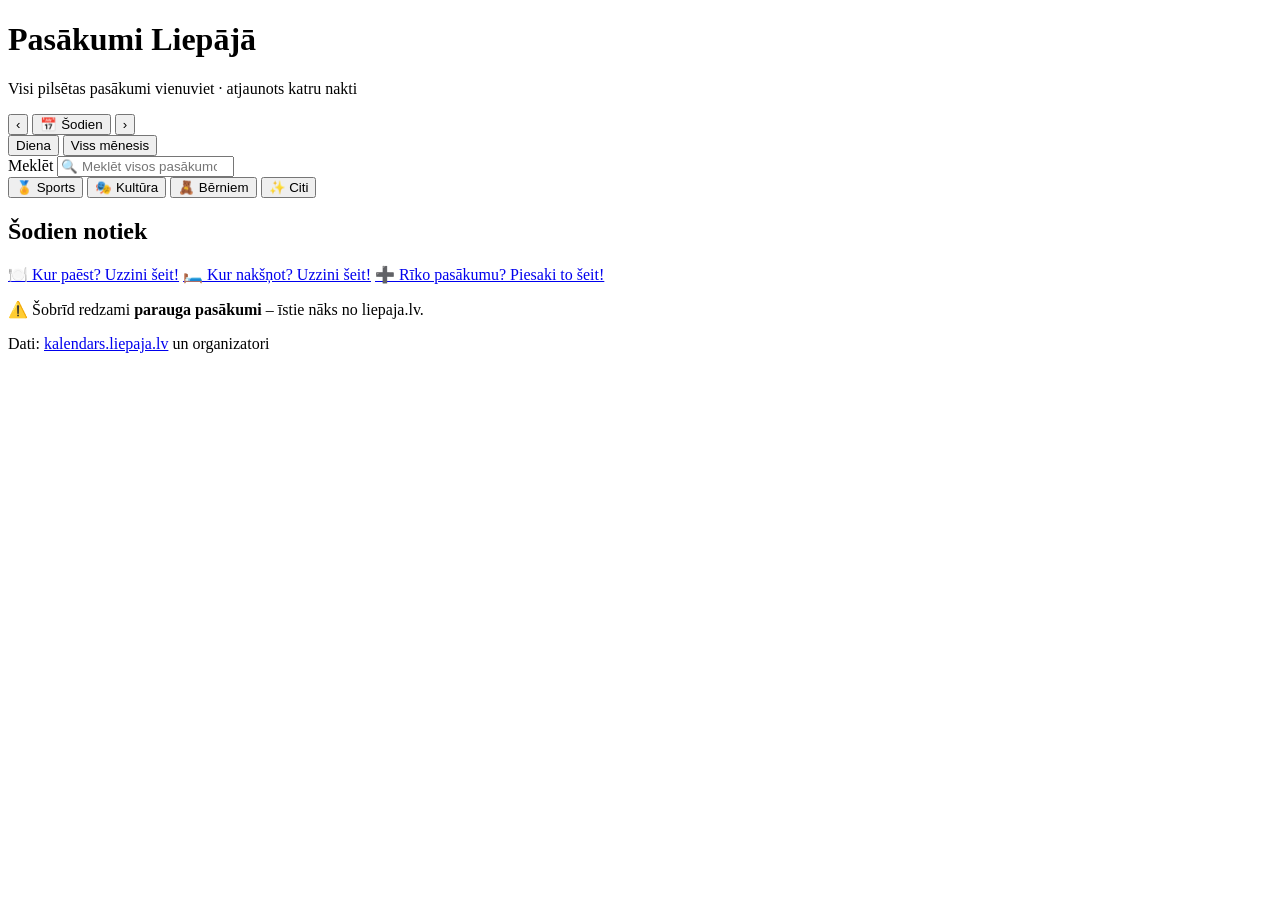
==== index.html @ d189d256 "Add files via upload" ====
<!doctype html>
<html lang="lv">
<head>
  <meta charset="utf-8">
  <meta name="viewport" content="width=device-width, initial-scale=1, viewport-fit=cover">
  <title>Pasākumi Liepājā</title>
  <meta name="description" content="Visi Liepājas pasākumi vienuviet – sports, kultūra, bērniem un citi.">

  <!-- PWA: lai lietotni var pievienot telefona sākuma ekrānam -->
  <link rel="manifest" href="manifest.webmanifest">
  <meta name="theme-color" content="#D02927">
  <link rel="icon" href="icons/icon-192.png" type="image/png">
  <link rel="apple-touch-icon" href="icons/icon-192.png">
  <meta name="apple-mobile-web-app-capable" content="yes">
  <meta name="apple-mobile-web-app-title" content="Pasākumi">
  <meta name="apple-mobile-web-app-status-bar-style" content="black-translucent">

  <!-- Fonts: Roboto (to pašu lieto liepaja.lv) -->
  <link rel="preconnect" href="https://fonts.googleapis.com">
  <link rel="preconnect" href="https://fonts.gstatic.com" crossorigin>
  <link href="https://fonts.googleapis.com/css2?family=Roboto:wght@400;500;700;900&display=swap" rel="stylesheet">

  <link rel="stylesheet" href="css/style.css">
</head>
<body>

  <!-- ========== GALVENE ========== -->
  <header class="top">
    <h1>Pasākumi Liepājā</h1>
    <p class="subtitle">Visi pilsētas pasākumi vienuviet · atjaunots katru nakti</p>
  </header>

  <main class="wrap">

    <!-- ========== FILTRI ========== -->
    <section class="panel" aria-label="Filtri">

      <!-- Datuma josla: ◀ datums ▶ -->
      <div class="datebar">
        <button class="arrow" id="prevDay" aria-label="Iepriekšējā diena">‹</button>
        <button class="date-label" id="openCalendar" aria-haspopup="dialog">
          <span class="date-icon" aria-hidden="true">📅</span>
          <span id="dateText">Šodien</span>
        </button>
        <button class="arrow" id="nextDay" aria-label="Nākamā diena">›</button>
      </div>

      <!-- Skats: viena diena vai viss mēnesis -->
      <div class="viewtoggle" role="group" aria-label="Skats">
        <button data-view="day" aria-pressed="true">Diena</button>
        <button data-view="month" aria-pressed="false">Viss mēnesis</button>
      </div>

      <button class="today-btn" id="todayBtn" hidden>Atpakaļ uz šodienu</button>

      <!-- Meklēšana -->
      <label class="search">
        <span class="visually-hidden">Meklēt</span>
        <input type="search" id="search" placeholder="🔍 Meklēt visos pasākumos…" autocomplete="off">
      </label>

      <!-- Kategorijas: spiediens = tikai šī kategorija; vēlreiz = visas -->
      <div class="chips" role="group" aria-label="Kategorijas">
        <button class="chip chip-sports" data-cat="sports" aria-pressed="false">🏅 Sports</button>
        <button class="chip" data-cat="kultura" aria-pressed="false">🎭 Kultūra</button>
        <button class="chip" data-cat="berniem" aria-pressed="false">🧸 Bērniem</button>
        <button class="chip" data-cat="citi" aria-pressed="false">✨ Citi</button>
      </div>
      <p class="cat-info" id="catInfo" hidden>
        <span id="catInfoText"></span>
        <button id="catClear">✕ Rādīt visus</button>
      </p>
    </section>

    <!-- ========== PASĀKUMU SARAKSTS ========== -->
    <section aria-live="polite">
      <h2 class="list-title" id="listTitle">Šodien notiek</h2>
      <div id="events" class="events"></div>
    </section>

    <!-- ========== KUR PAĒST / NAKŠŅOT ========== -->
    <section class="helpers">
      <a class="helper" href="https://www.liepaja.travel/" target="_blank" rel="noopener">🍽️ Kur paēst? Uzzini šeit!</a>
      <a class="helper" href="https://www.liepaja.travel/" target="_blank" rel="noopener">🛏️ Kur nakšņot? Uzzini šeit!</a>
      <a class="helper helper-add" href="pieteikt.html">➕ Rīko pasākumu? Piesaki to šeit!</a>
    </section>

    <!-- ========== IZCELTIE – lapas apakšā (lielas bildes, var bīdīt ar pirkstu) ========== -->
    <section class="featured" id="featuredBox" hidden>
      <h2 class="list-title">Izceltie</h2>
      <div class="featured-row" id="featured"></div>
    </section>

    <!-- Pievienot sākuma ekrānam (rādās tikai, ja vēl nav pievienots) -->
    <section class="install" id="installBox" hidden>
      <p id="installText">Pievieno šo lietotni telefona sākuma ekrānam!</p>
      <button id="installBtn" hidden>Pievienot</button>
    </section>

    <p class="demo-note" id="demoNote">⚠️ Šobrīd redzami <b>parauga pasākumi</b> – īstie nāks no liepaja.lv.</p>
  </main>

  <footer class="foot">
    Dati: <a href="https://kalendars.liepaja.lv" target="_blank" rel="noopener">kalendars.liepaja.lv</a>
    un organizatori
  </footer>

  <!-- ========== KALENDĀRA LOGS ========== -->
  <dialog id="calendar" class="calendar" aria-label="Izvēlies datumu">
    <div class="cal-head">
      <button class="arrow" id="prevMonth" aria-label="Iepriekšējais mēnesis">‹</button>
      <strong id="monthText"></strong>
      <button class="arrow" id="nextMonth" aria-label="Nākamais mēnesis">›</button>
    </div>
    <div class="cal-grid cal-weekdays" aria-hidden="true">
      <span>P</span><span>O</span><span>T</span><span>C</span><span>Pk</span><span>S</span><span>Sv</span>
    </div>
    <div class="cal-grid" id="calDays"></div>
    <p class="cal-hint"><span class="dot"></span> – dienā ir pasākumi</p>
    <button class="cal-close" id="closeCalendar">Aizvērt</button>
  </dialog>

  <script src="js/demo-events.js"></script>
  <script src="js/app.js"></script>
</body>
</html>
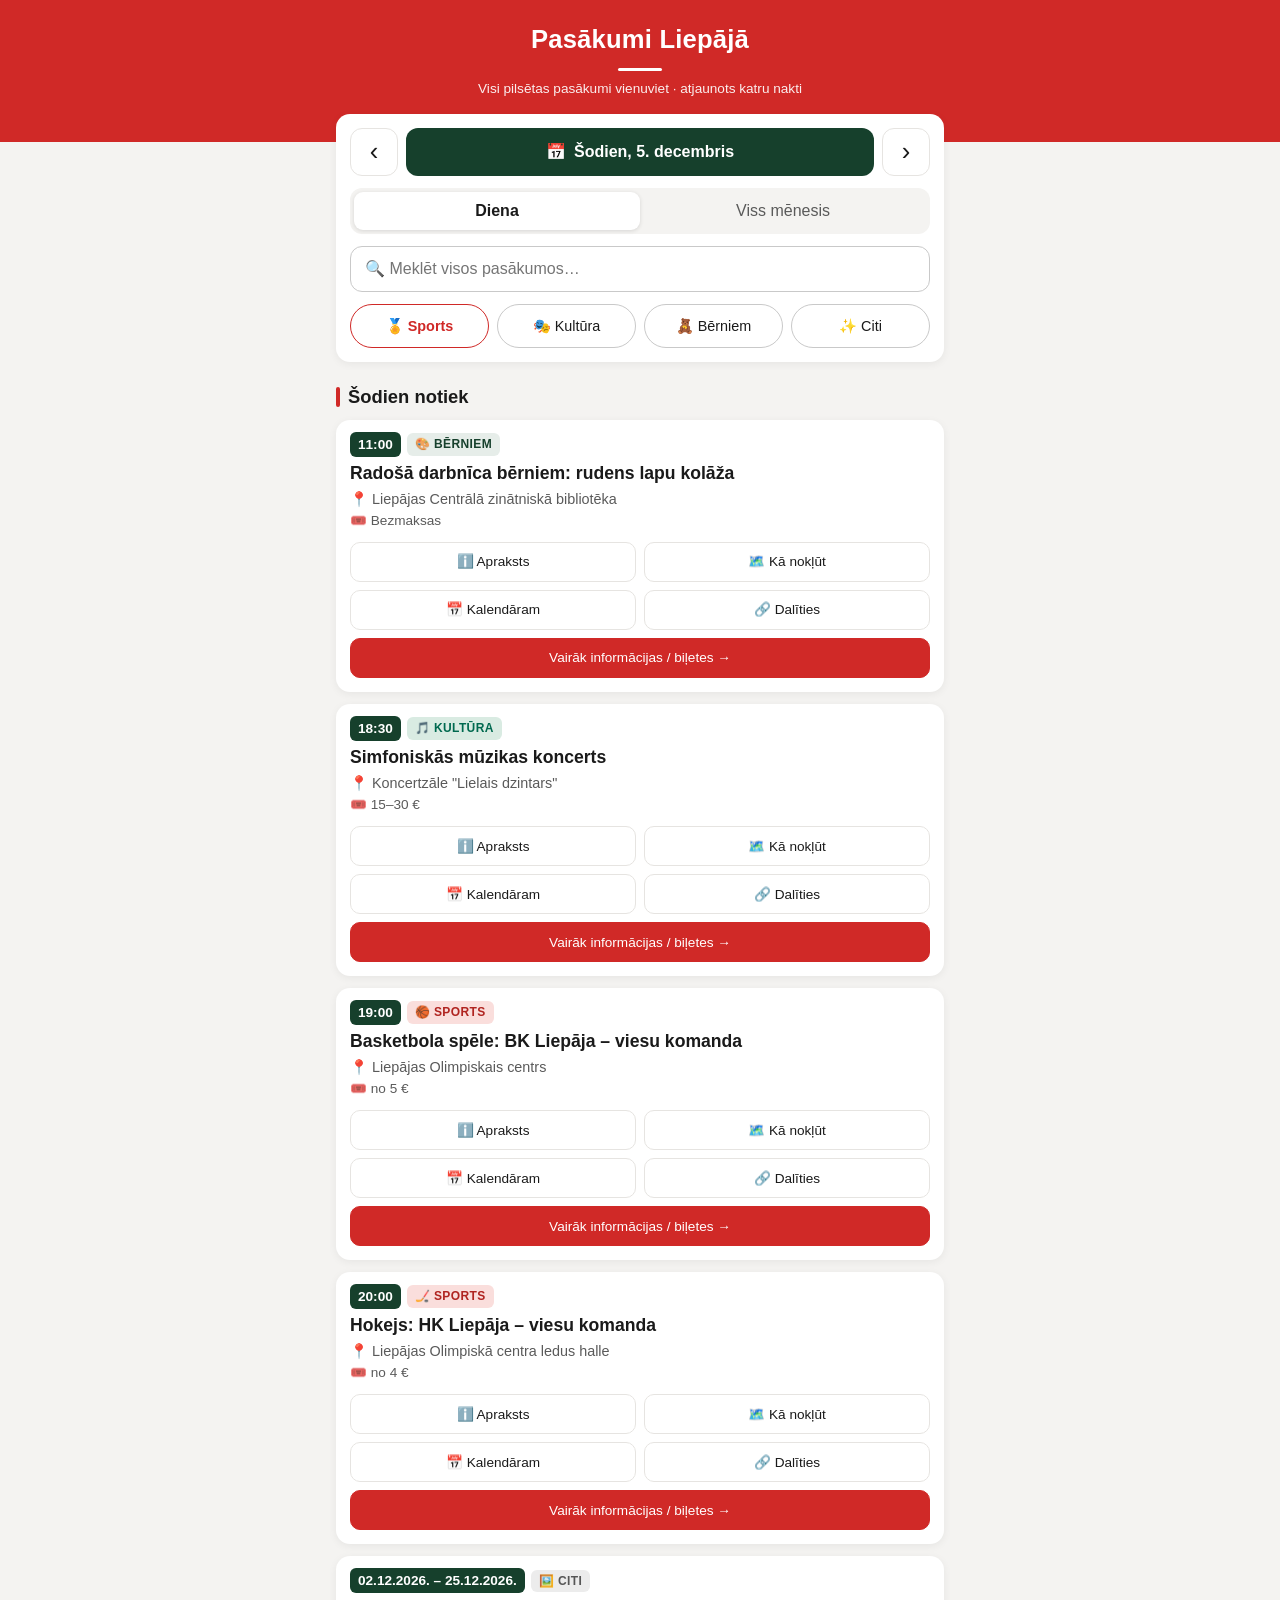
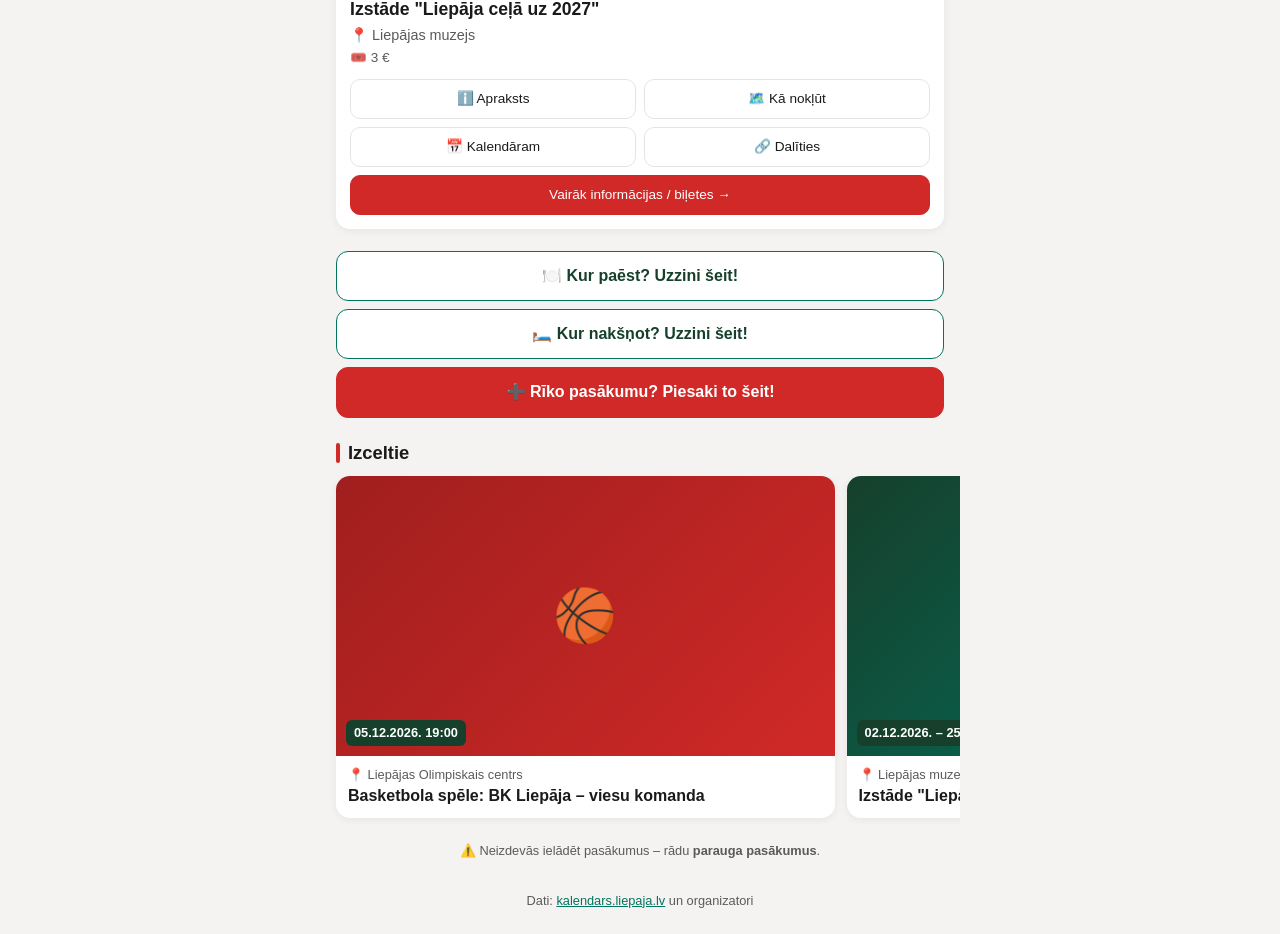
==== commit 3dcd5db1: "Add files via upload" ====
--- a/index.html
+++ b/index.html
@@ -80,8 +80,8 @@
 
     <!-- ========== KUR PAĒST / NAKŠŅOT ========== -->
     <section class="helpers">
-      <a class="helper" href="https://www.liepaja.travel/" target="_blank" rel="noopener">🍽️ Kur paēst? Uzzini šeit!</a>
-      <a class="helper" href="https://www.liepaja.travel/" target="_blank" rel="noopener">🛏️ Kur nakšņot? Uzzini šeit!</a>
+      <a class="helper" href="https://liepaja.travel/est-un-izklaideties/kur-paest/" target="_blank" rel="noopener">🍽️ Kur paēst? Uzzini šeit!</a>
+      <a class="helper" href="https://liepaja.travel/planot/naktsmitnes/" target="_blank" rel="noopener">🛏️ Kur nakšņot? Uzzini šeit!</a>
       <a class="helper helper-add" href="pieteikt.html">➕ Rīko pasākumu? Piesaki to šeit!</a>
     </section>
 
--- a/css/style.css
+++ b/css/style.css
@@ -0,0 +1,533 @@
+/* =========================================================
+   Pasākumi Liepājā – izskats
+   Krāsas no Liepājas pašvaldības simbolikas noteikumiem
+   (saistošie noteikumi Nr. 24, 2024). Ja gribi mainīt krāsu –
+   maini tikai šeit, :root sadaļā.
+   ========================================================= */
+:root {
+  --red: #D02927;        /* Liepājas sarkanā (Pantone 186 C) */
+  --red-dark: #A01F1E;
+  --green: #007560;      /* Liepājas zaļā (Pantone 341 C) */
+  --green-dark: #16402C;
+  --grey: #C9C9C9;       /* Liepājas pelēkā (Cool Gray 3 C) */
+  --black: #000000;
+
+  --bg: #F4F3F1;         /* lapas fons */
+  --card: #FFFFFF;
+  --line: #E6E4E1;
+  --text: #1A1A1A;
+  --text-2: #5A5A5A;
+
+  --radius: 14px;
+  --shadow: 0 2px 8px rgba(0, 0, 0, .06);
+}
+
+* { box-sizing: border-box; }
+[hidden] { display: none !important; }   /* "hidden" vienmēr paslēpj, arī .panel u.c. */
+
+html { -webkit-text-size-adjust: 100%; }
+
+body {
+  margin: 0;
+  font-family: Roboto, Arial, sans-serif;
+  background: var(--bg);
+  color: var(--text);
+  line-height: 1.4;
+}
+
+button { font: inherit; cursor: pointer; }
+
+a { color: var(--green); }
+
+.visually-hidden {
+  position: absolute; width: 1px; height: 1px; overflow: hidden;
+  clip: rect(0 0 0 0); white-space: nowrap;
+}
+
+/* ---------- Galvene ---------- */
+.top {
+  background: var(--red);
+  color: #fff;
+  text-align: center;
+  padding: calc(22px + env(safe-area-inset-top)) 16px 44px;
+}
+.top h1 {
+  margin: 0;
+  font-size: 1.6rem;
+  font-weight: 900;
+  letter-spacing: .2px;
+}
+.top h1::after {               /* īsa balta svītriņa zem virsraksta */
+  content: "";
+  display: block;
+  width: 44px; height: 3px;
+  background: #fff;
+  margin: 10px auto 8px;
+  border-radius: 2px;
+}
+.subtitle { margin: 0; font-size: .85rem; opacity: .92; }
+
+/* ---------- Galvenā kolonna ---------- */
+.wrap {
+  max-width: 640px;
+  margin: -28px auto 0;       /* filtru kartīte "uzkāpj" uz galvenes */
+  padding: 0 16px 24px;
+}
+
+.panel {
+  background: var(--card);
+  border-radius: var(--radius);
+  box-shadow: var(--shadow);
+  padding: 14px;
+  display: grid;
+  gap: 12px;
+}
+
+/* ---------- Datuma josla ---------- */
+.datebar {
+  display: grid;
+  grid-template-columns: 48px 1fr 48px;
+  gap: 8px;
+}
+.arrow {
+  height: 48px;
+  border: 1px solid var(--line);
+  background: #fff;
+  border-radius: 12px;
+  font-size: 1.6rem;
+  line-height: 1;
+  color: var(--text);
+}
+.arrow:active { background: var(--bg); }
+
+.date-label {
+  height: 48px;
+  border: 0;
+  border-radius: 12px;
+  background: var(--green-dark);
+  color: #fff;
+  font-weight: 700;
+  font-size: 1rem;
+  display: flex; align-items: center; justify-content: center; gap: 8px;
+}
+
+.today-btn {
+  justify-self: center;
+  border: 0;
+  background: none;
+  color: var(--green);
+  font-weight: 500;
+  text-decoration: underline;
+  padding: 0;
+}
+
+/* ---------- Skats: Diena / Viss mēnesis ---------- */
+.viewtoggle {
+  display: grid;
+  grid-template-columns: 1fr 1fr;
+  background: var(--bg);
+  border-radius: 12px;
+  padding: 4px;
+}
+.viewtoggle button {
+  height: 38px;
+  border: 0;
+  border-radius: 9px;
+  background: none;
+  color: var(--text-2);
+  font-weight: 500;
+}
+.viewtoggle button[aria-pressed="true"] {
+  background: #fff;
+  color: var(--text);
+  font-weight: 700;
+  box-shadow: 0 1px 4px rgba(0, 0, 0, .12);
+}
+
+/* ---------- Meklēšana ---------- */
+.search input {
+  width: 100%;
+  height: 46px;
+  padding: 0 14px;
+  border: 1px solid var(--grey);
+  border-radius: 12px;
+  font: inherit;
+  font-size: 16px;            /* 16px – lai iPhone nepietuvina lapu */
+  background: #fff;
+}
+.search input:focus { outline: 2px solid var(--green); border-color: var(--green); }
+
+/* ---------- Kategoriju pogas ---------- */
+.chips {
+  display: grid;
+  grid-template-columns: repeat(4, 1fr);
+  gap: 8px;
+}
+@media (max-width: 380px) {
+  .chips { grid-template-columns: repeat(2, 1fr); }
+}
+.chip {
+  height: 44px;
+  border: 1.5px solid var(--grey);
+  border-radius: 999px;
+  background: #fff;
+  color: var(--text);
+  font-weight: 500;
+  font-size: .9rem;
+  white-space: nowrap;
+}
+.chip[aria-pressed="true"] {
+  background: var(--green);
+  border-color: var(--green);
+  color: #fff;
+}
+/* Sports – galvenā kategorija, vienmēr izcelta sarkanā */
+.chip-sports { border-color: var(--red); color: var(--red); font-weight: 700; }
+.chip-sports[aria-pressed="true"] { background: var(--red); border-color: var(--red); color: #fff; }
+
+.cat-info {
+  margin: -4px 0 0;
+  display: flex; align-items: center; justify-content: space-between; gap: 8px;
+  font-size: .85rem;
+  color: var(--text-2);
+}
+.cat-info[hidden] { display: none; }
+.cat-info button {
+  border: 0;
+  background: var(--bg);
+  border-radius: 999px;
+  padding: 6px 12px;
+  font-size: .8rem;
+  font-weight: 500;
+  color: var(--text);
+}
+
+/* ---------- Saraksts ---------- */
+.list-title {
+  font-size: 1.15rem;
+  margin: 22px 0 10px;
+  display: flex; align-items: center; gap: 8px;
+}
+.list-title::before {
+  content: "";
+  width: 4px; height: 20px;
+  background: var(--red);
+  border-radius: 2px;
+}
+
+.events { display: grid; gap: 12px; }
+
+/* Dienas virsraksts mēneša skatā un meklēšanā */
+.day-head {
+  margin: 10px 0 -2px;
+  font-size: .95rem;
+  font-weight: 700;
+  color: var(--green-dark);
+}
+.day-head:first-child { margin-top: 0; }
+
+/* ---------- Izceltie ---------- */
+.featured-row {
+  display: grid;
+  grid-auto-flow: column;
+  grid-auto-columns: 82%;
+  gap: 12px;
+  overflow-x: auto;
+  scroll-snap-type: x mandatory;
+  scroll-padding-inline: 16px;
+  padding-bottom: 6px;
+  margin: 0 -16px;
+  padding-left: 16px;
+  padding-right: 16px;
+  scrollbar-width: none;
+}
+.featured-row::-webkit-scrollbar { display: none; }
+.featured-row:has(> :only-child) { grid-auto-columns: 100%; }
+
+.feat {
+  scroll-snap-align: start;
+  background: var(--card);
+  border-radius: var(--radius);
+  box-shadow: var(--shadow);
+  overflow: hidden;
+  border: 0;
+  padding: 0;
+  text-align: left;
+  color: var(--text);
+}
+.feat-img {
+  position: relative;
+  aspect-ratio: 16 / 9;
+  background: linear-gradient(135deg, var(--green-dark), var(--green));
+  display: flex; align-items: center; justify-content: center;
+  font-size: 3.2rem;
+}
+.feat-img.cat-sports { background: linear-gradient(135deg, var(--red-dark), var(--red)); }
+/* Svētku fons: tumši zaļš ar "sniegu" un sarkanu mirdzumu */
+.feat-img.festive {
+  background:
+    radial-gradient(circle at 20% 25%, rgba(255,255,255,.9) 0 2px, transparent 3px),
+    radial-gradient(circle at 70% 15%, rgba(255,255,255,.8) 0 2px, transparent 3px),
+    radial-gradient(circle at 85% 60%, rgba(255,255,255,.9) 0 2px, transparent 3px),
+    radial-gradient(circle at 35% 70%, rgba(255,255,255,.7) 0 1.5px, transparent 2.5px),
+    radial-gradient(circle at 55% 40%, rgba(255,255,255,.8) 0 1.5px, transparent 2.5px),
+    radial-gradient(circle at 10% 80%, rgba(255,255,255,.8) 0 2px, transparent 3px),
+    radial-gradient(circle at 50% 110%, rgba(208,41,39,.55), transparent 60%),
+    linear-gradient(160deg, #0d2a1d, var(--green-dark) 55%, var(--green));
+  background-size: 120px 90px, 140px 100px, 110px 80px, 90px 70px, 130px 95px, 100px 85px, 100% 100%, 100% 100%;
+  font-size: 4rem;
+}
+.feat-img img {
+  position: absolute; inset: 0;
+  width: 100%; height: 100%;
+  object-fit: cover;
+}
+.feat-date {
+  position: absolute;
+  left: 10px; bottom: 10px;
+  background: var(--green-dark);
+  color: #fff;
+  font-size: .8rem;
+  font-weight: 700;
+  padding: 4px 8px;
+  border-radius: 6px;
+}
+.feat-body { padding: 10px 12px 12px; }
+.feat-body .place { font-size: .8rem; }
+.feat-body strong { display: block; margin-top: 2px; font-size: 1rem; line-height: 1.25; }
+
+.credit { display: block; margin-top: 4px; font-size: .7rem; color: var(--text-2); }
+
+.event.flash { box-shadow: 0 0 0 3px var(--red); transition: box-shadow .3s; }
+
+.event {
+  background: var(--card);
+  border-radius: var(--radius);
+  box-shadow: var(--shadow);
+  overflow: hidden;
+}
+.event-img {
+  display: block;
+  width: 100%;
+  aspect-ratio: 16 / 9;
+  object-fit: cover;
+  background: var(--line);
+}
+.event-body { padding: 12px 14px 14px; }
+
+.event-meta {
+  display: flex; flex-wrap: wrap; align-items: center; gap: 6px;
+  margin-bottom: 6px;
+}
+.time {
+  background: var(--green-dark);
+  color: #fff;
+  font-weight: 700;
+  font-size: .85rem;
+  padding: 3px 8px;
+  border-radius: 6px;
+}
+.tag {
+  font-size: .75rem;
+  font-weight: 700;
+  padding: 3px 8px;
+  border-radius: 6px;
+  text-transform: uppercase;
+  letter-spacing: .4px;
+}
+.tag-sports  { background: #FADEDC; color: #B02420; }
+.tag-kultura { background: #D9EBE2; color: #00694F; }
+.tag-berniem { background: #E6EDE9; color: var(--green-dark); }
+.tag-citi    { background: #ECECEC; color: #565656; }
+
+.event h3 { margin: 2px 0 4px; font-size: 1.1rem; line-height: 1.25; }
+.place { margin: 0; color: var(--text-2); font-size: .9rem; }
+.price { margin: 2px 0 0; color: var(--text-2); font-size: .85rem; }
+
+.desc { margin: 8px 0 0; font-size: .95rem; }
+.desc[hidden] { display: none; }
+
+.actions {
+  display: grid;
+  grid-template-columns: repeat(2, 1fr);
+  gap: 8px;
+  margin-top: 12px;
+}
+.actions a, .actions button {
+  display: flex; align-items: center; justify-content: center; gap: 6px;
+  height: 40px;
+  border: 1px solid var(--line);
+  border-radius: 10px;
+  background: #fff;
+  color: var(--text);
+  text-decoration: none;
+  font-size: .85rem;
+  font-weight: 500;
+}
+.actions .more {
+  grid-column: 1 / -1;
+  background: var(--red);
+  border-color: var(--red);
+  color: #fff;
+}
+
+.empty {
+  background: var(--card);
+  border-radius: var(--radius);
+  padding: 26px 16px;
+  text-align: center;
+  color: var(--text-2);
+}
+.empty b { color: var(--text); display: block; margin-bottom: 4px; }
+
+/* ---------- Kur paēst / nakšņot ---------- */
+.helpers { display: grid; gap: 8px; margin-top: 22px; }
+.helper {
+  display: block;
+  text-align: center;
+  padding: 13px;
+  border-radius: 12px;
+  background: #fff;
+  border: 1.5px solid var(--green);
+  color: var(--green-dark);
+  font-weight: 700;
+  text-decoration: none;
+}
+
+/* ---------- Pievienot sākuma ekrānam ---------- */
+.install {
+  margin-top: 16px;
+  padding: 14px;
+  border-radius: 12px;
+  background: var(--green-dark);
+  color: #fff;
+  text-align: center;
+}
+.install p { margin: 0; }
+.install button {
+  margin-top: 10px;
+  border: 0;
+  border-radius: 10px;
+  padding: 10px 22px;
+  background: #fff;
+  color: var(--green-dark);
+  font-weight: 700;
+}
+
+.demo-note {
+  margin: 18px 0 0;
+  font-size: .8rem;
+  color: var(--text-2);
+  text-align: center;
+}
+
+.foot {
+  text-align: center;
+  font-size: .8rem;
+  color: var(--text-2);
+  padding: 8px 16px calc(24px + env(safe-area-inset-bottom));
+}
+
+/* ---------- Kalendāra logs ---------- */
+.calendar {
+  border: 0;
+  border-radius: 18px;
+  padding: 16px;
+  width: min(360px, calc(100vw - 32px));
+  box-shadow: 0 10px 40px rgba(0, 0, 0, .25);
+}
+.calendar::backdrop { background: rgba(0, 0, 0, .45); }
+
+.cal-head {
+  display: grid;
+  grid-template-columns: 44px 1fr 44px;
+  align-items: center;
+  text-align: center;
+  margin-bottom: 10px;
+}
+.cal-head .arrow { height: 44px; }
+.cal-head strong { font-size: 1.05rem; text-transform: capitalize; }
+
+.cal-grid {
+  display: grid;
+  grid-template-columns: repeat(7, 1fr);
+  gap: 4px;
+}
+.cal-weekdays span {
+  text-align: center;
+  font-size: .75rem;
+  font-weight: 700;
+  color: var(--text-2);
+  padding: 4px 0;
+}
+.cal-day {
+  position: relative;
+  aspect-ratio: 1;
+  border: 0;
+  border-radius: 10px;
+  background: none;
+  font-size: .95rem;
+  color: var(--text);
+}
+.cal-day:hover { background: var(--bg); }
+.cal-day.is-today { box-shadow: inset 0 0 0 2px var(--red); font-weight: 700; }
+.cal-day.is-selected { background: var(--green-dark); color: #fff; }
+.cal-day.has-events::after,
+.dot {
+  content: "";
+  display: inline-block;
+  width: 6px; height: 6px;
+  border-radius: 50%;
+  background: var(--red);
+}
+.cal-day.has-events::after {
+  position: absolute;
+  left: 50%; bottom: 5px;
+  transform: translateX(-50%);
+}
+.cal-day.is-selected.has-events::after { background: #fff; }
+
+.cal-hint { font-size: .8rem; color: var(--text-2); margin: 10px 0 0; }
+.cal-close {
+  width: 100%;
+  margin-top: 10px;
+  height: 44px;
+  border: 0;
+  border-radius: 12px;
+  background: var(--bg);
+  font-weight: 500;
+}
+
+/* ---------- Pieteikšanas forma (pieteikt.html) ---------- */
+.helper-add { background: var(--red); border-color: var(--red); color: #fff; }
+
+.subm label { display: grid; gap: 5px; font-weight: 500; font-size: .95rem; }
+.subm small { font-weight: 400; color: var(--text-2); }
+.subm input, .subm textarea {
+  font: inherit; width: 100%; padding: 11px 12px;
+  border: 1.5px solid var(--grey); border-radius: 10px; background: #fff; color: var(--text);
+}
+.subm input:focus, .subm textarea:focus { outline: none; border-color: var(--green); }
+.subm-row { display: grid; grid-template-columns: 1fr 1fr; gap: 10px; }
+.subm-note { margin: 0; font-size: .9rem; color: var(--text-2); }
+.subm-cats { border: 0; padding: 0; margin: 0; display: grid; grid-template-columns: 1fr 1fr; gap: 8px; }
+.subm-cats legend { font-weight: 500; font-size: .95rem; margin-bottom: 6px; }
+.subm-cats label {
+  display: flex; align-items: center; gap: 8px; padding: 10px 12px;
+  border: 1.5px solid var(--grey); border-radius: 10px; font-weight: 500; cursor: pointer;
+}
+.subm-cats label:has(input:checked) { border-color: var(--green); background: #E9F4F0; }
+.subm-cats input { width: auto; margin: 0; accent-color: var(--green); }
+.subm-preview { max-width: 100%; max-height: 220px; border-radius: 10px; object-fit: cover; }
+.hp { position: absolute !important; left: -9999px; width: 1px; height: 1px; overflow: hidden; }
+.subm-ts { min-height: 65px; }
+.subm-msg { margin: 0; min-height: 1.2em; color: var(--red); font-weight: 500; }
+.subm-msg.ok { color: var(--green); }
+.subm-btn {
+  padding: 14px; border: 0; border-radius: 12px; background: var(--green); color: #fff;
+  font-weight: 700; font-size: 1.05rem;
+}
+.subm-btn:disabled { opacity: .6; }
+.subm-done h2 { margin: 0; }
+.subm-done p { margin: 0; }
+.subm-back { text-align: center; margin: 18px 0 30px; }
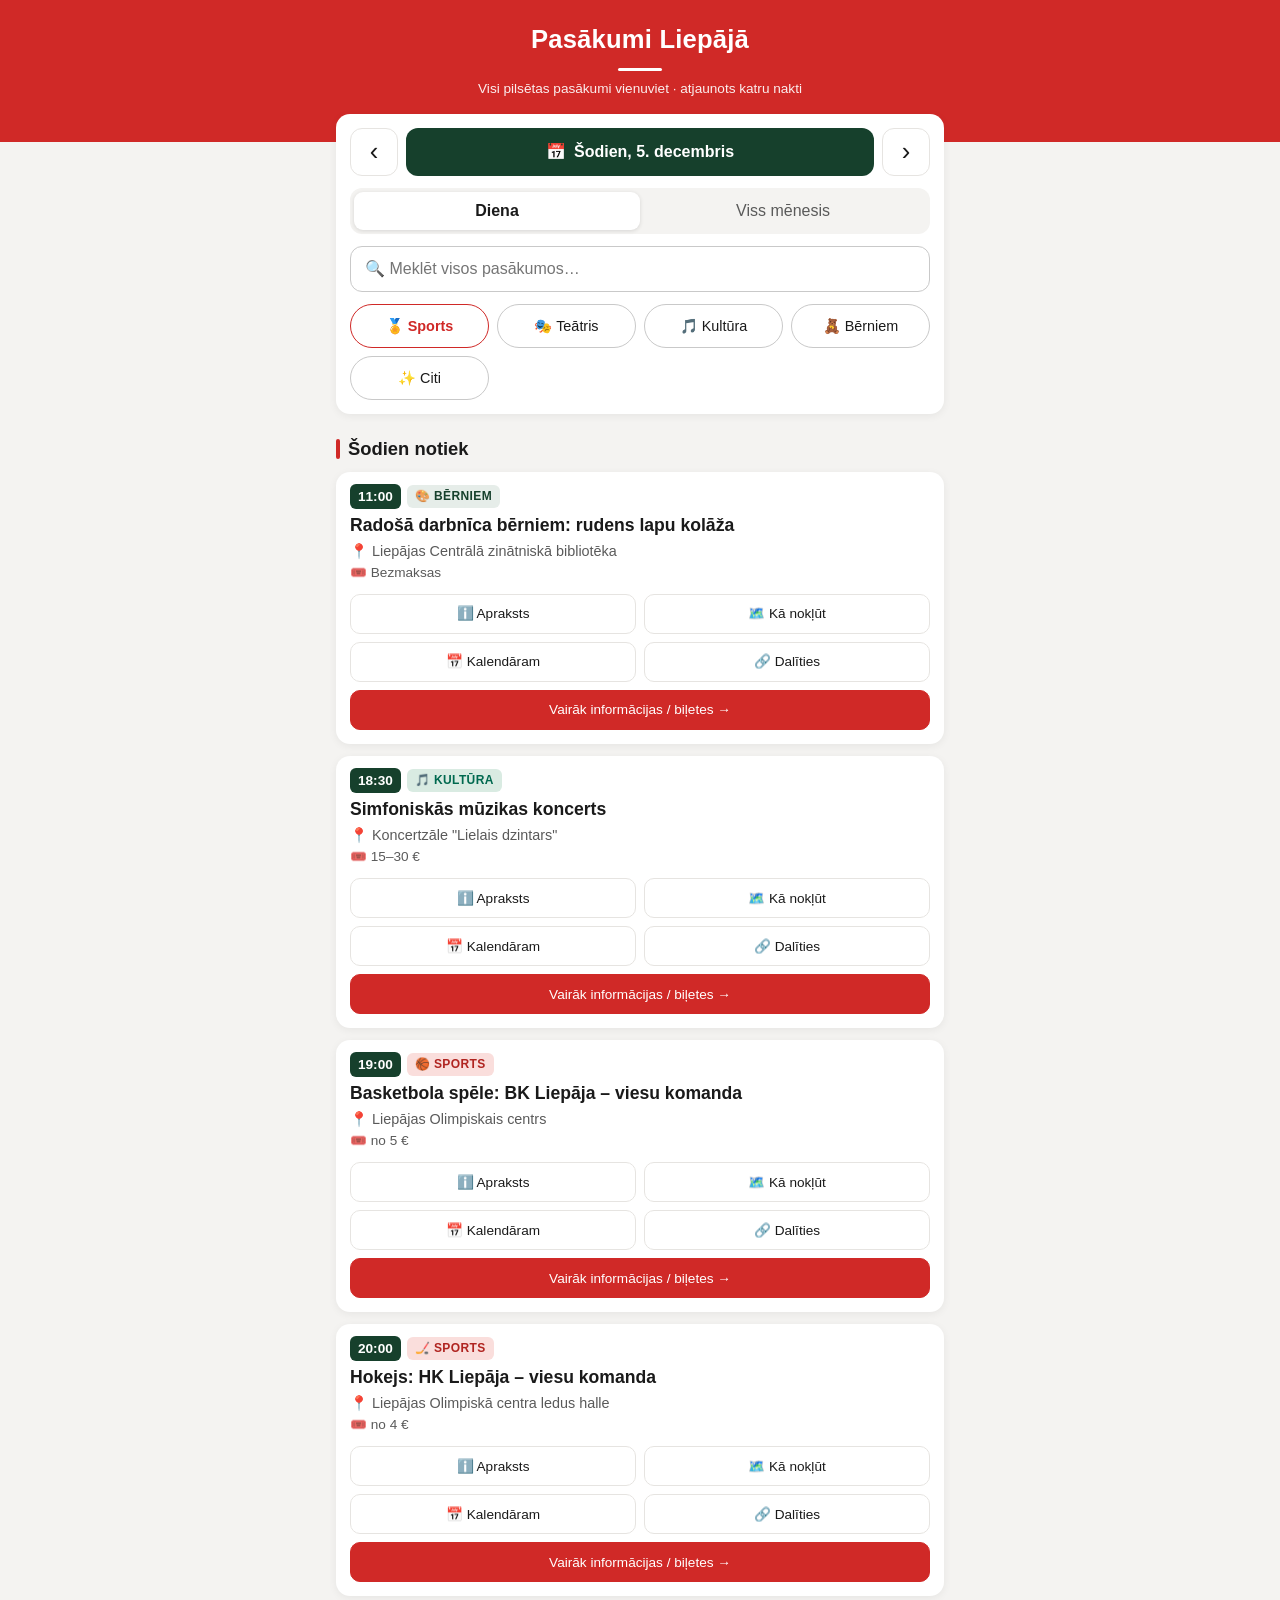
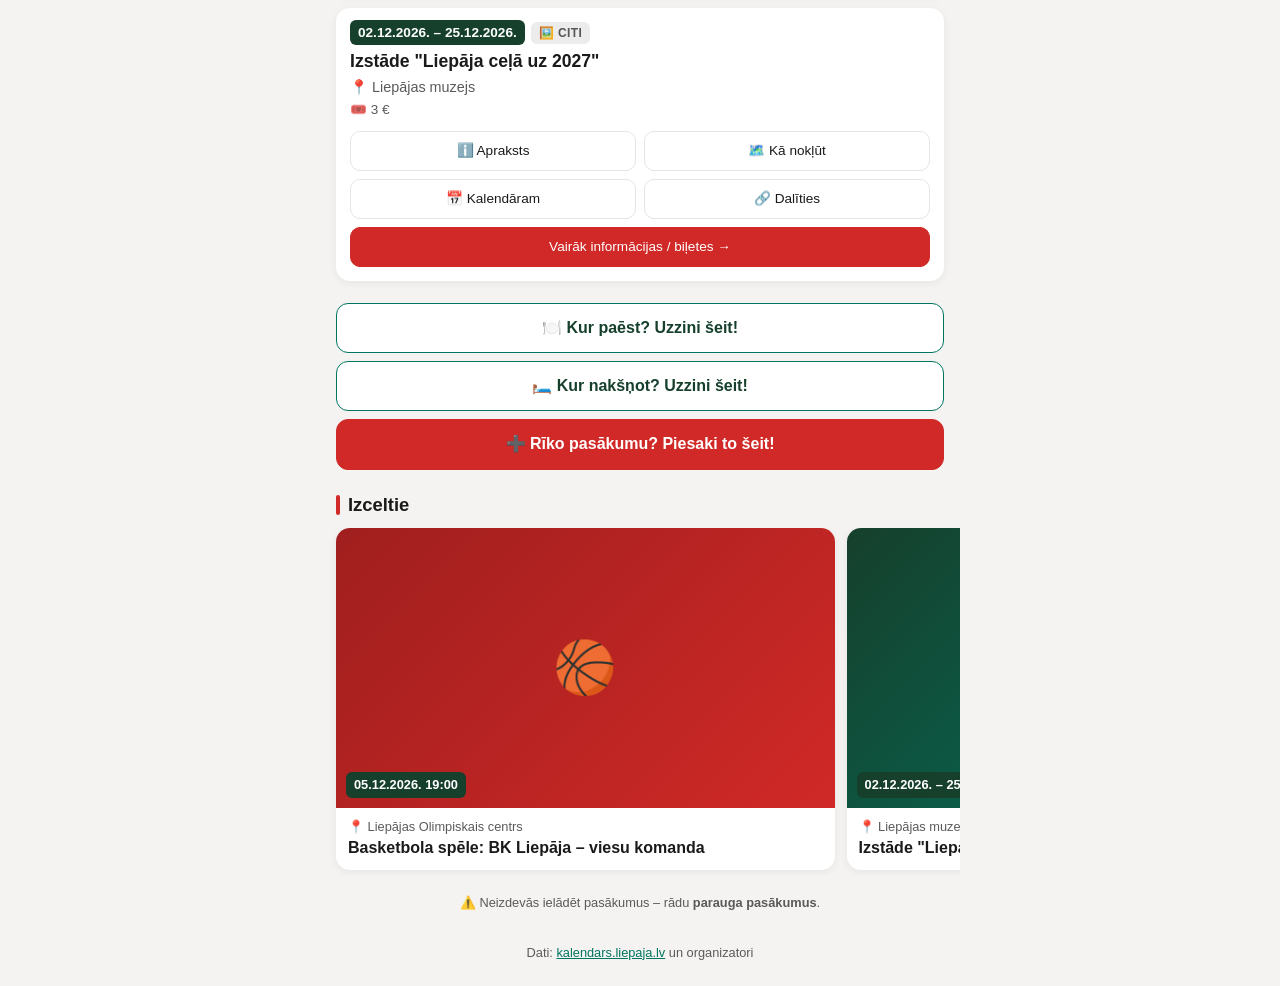
==== commit 09f9b16c: "Add files via upload" ====
--- a/index.html
+++ b/index.html
@@ -62,7 +62,8 @@
       <!-- Kategorijas: spiediens = tikai šī kategorija; vēlreiz = visas -->
       <div class="chips" role="group" aria-label="Kategorijas">
         <button class="chip chip-sports" data-cat="sports" aria-pressed="false">🏅 Sports</button>
-        <button class="chip" data-cat="kultura" aria-pressed="false">🎭 Kultūra</button>
+        <button class="chip" data-cat="teatris" aria-pressed="false">🎭 Teātris</button>
+        <button class="chip" data-cat="kultura" aria-pressed="false">🎵 Kultūra</button>
         <button class="chip" data-cat="berniem" aria-pressed="false">🧸 Bērniem</button>
         <button class="chip" data-cat="citi" aria-pressed="false">✨ Citi</button>
       </div>
